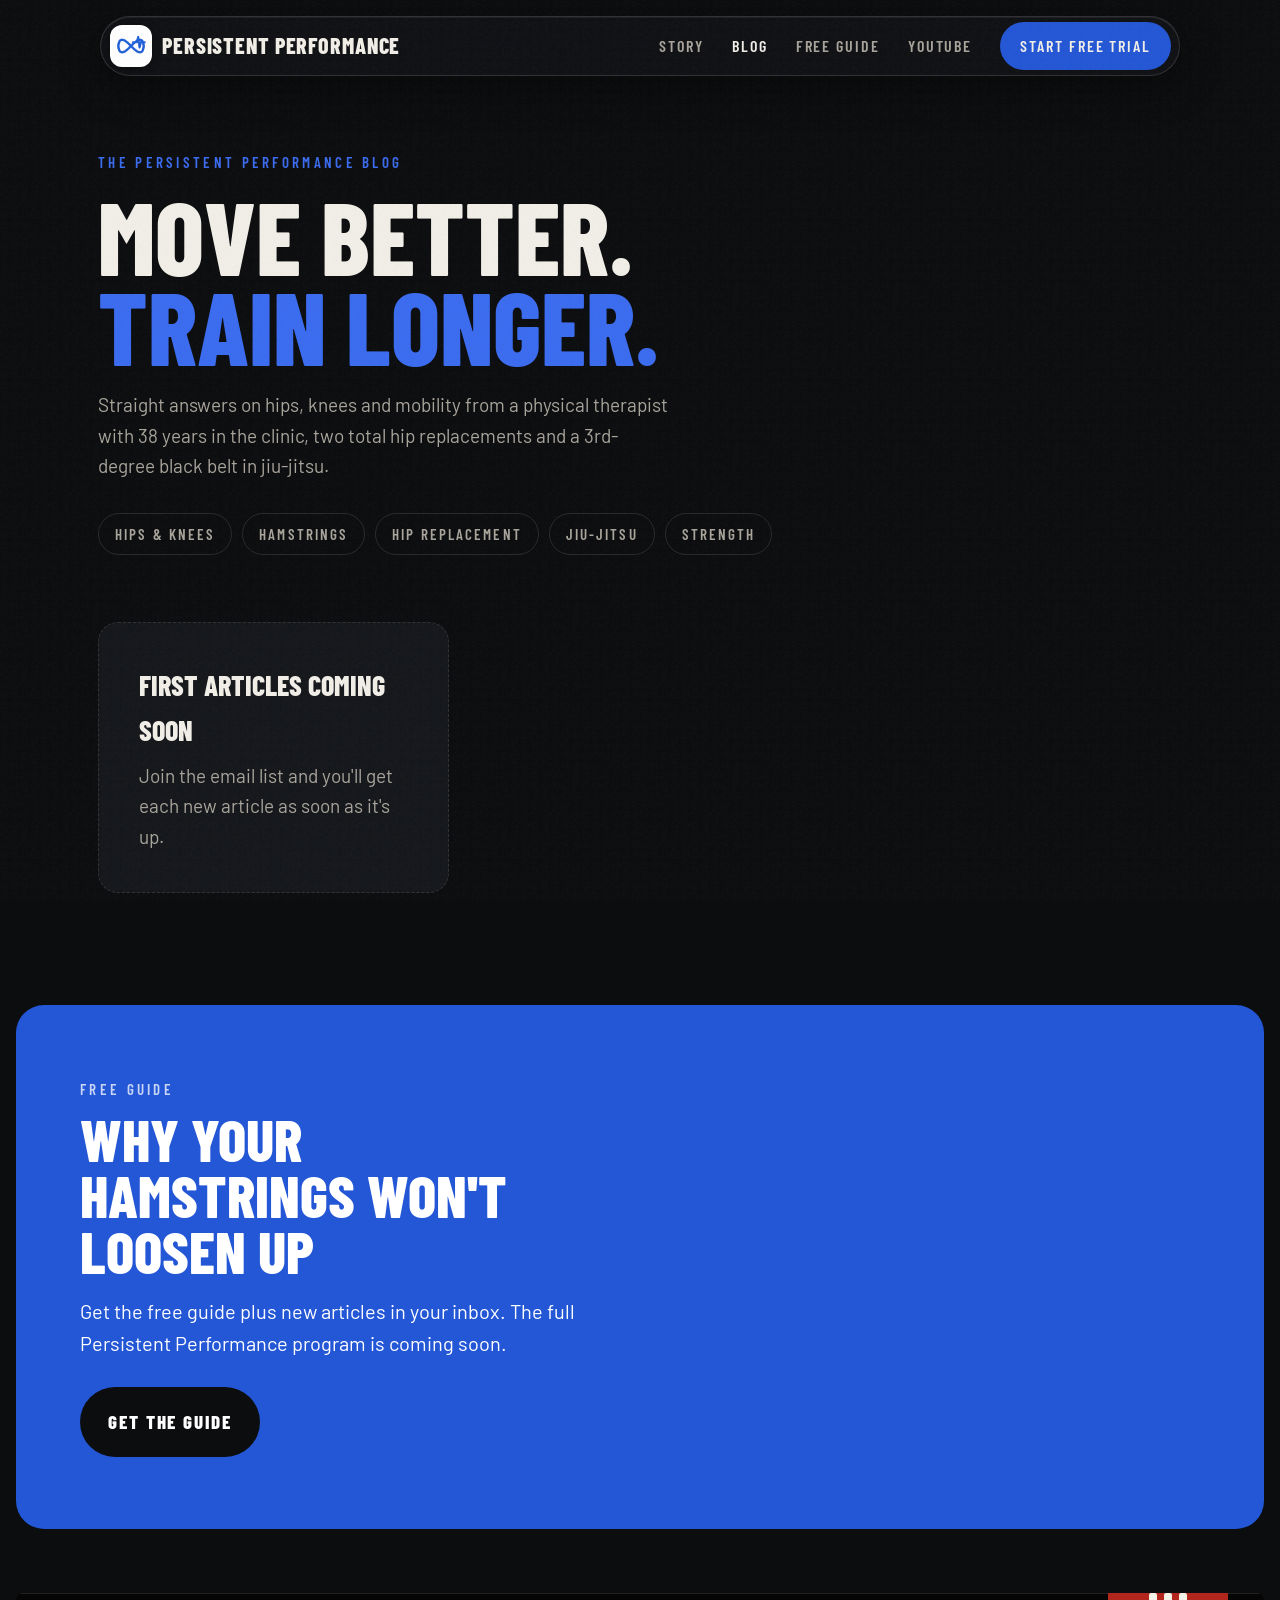
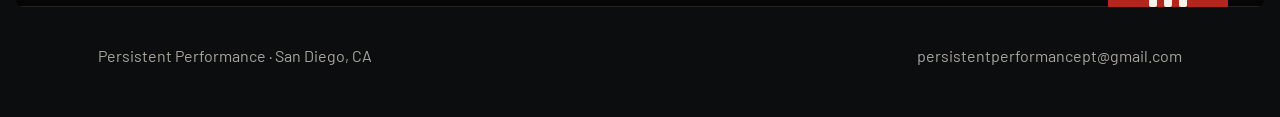
==== blog/index.html @ e66f4e3d "Add blog section: index page, shared styles, article template, nav link Co-Authored-By: Claude Opus " ====
<!doctype html>
<html lang="en">
<head>
<meta charset="utf-8">
<meta name="viewport" content="width=device-width, initial-scale=1">
<title>Blog | Persistent Performance</title>
<meta name="description" content="Hip, knee and mobility articles from Kevin Brown, MPT: a physical therapist for 38 years with two total hip replacements who still trains jiu-jitsu.">
<link rel="canonical" href="https://persistentperformance.com/blog/">
<meta property="og:type" content="website">
<meta property="og:url" content="https://persistentperformance.com/blog/">
<meta property="og:title" content="Blog | Persistent Performance">
<meta property="og:description" content="Hip, knee and mobility articles from a PT with two hip replacements who still trains.">
<meta property="og:image" content="https://persistentperformance.com/og-image.png">
<meta name="twitter:card" content="summary_large_image">
<link rel="icon" type="image/png" href="/logo-icon.png">
<link rel="apple-touch-icon" href="/logo-icon.png">
<link rel="preconnect" href="https://fonts.googleapis.com">
<link rel="preconnect" href="https://fonts.gstatic.com" crossorigin>
<link href="https://fonts.googleapis.com/css2?family=Barlow+Condensed:wght@600;800&family=Barlow:wght@400;500;600&display=swap" rel="stylesheet">
<link rel="stylesheet" href="/blog/blog.css">
<script type="application/ld+json">
{
  "@context": "https://schema.org",
  "@type": "Blog",
  "name": "Persistent Performance Blog",
  "url": "https://persistentperformance.com/blog/",
  "publisher": {
    "@type": "Organization",
    "name": "Persistent Performance",
    "url": "https://persistentperformance.com/",
    "logo": "https://persistentperformance.com/logo-icon.png"
  },
  "author": {
    "@type": "Person",
    "name": "Kevin Brown, MPT",
    "jobTitle": "Physical Therapist",
    "url": "https://persistentperformance.com/#story"
  }
}
</script>
<script>window.va = window.va || function () { (window.vaq = window.vaq || []).push(arguments); };</script>
<script defer src="/_vercel/insights/script.js"></script>
</head>
<body>

  <header class="nav">
    <div class="wrap">
      <a class="brand" href="/"><img src="/logo-icon.png" alt="">Persistent Performance</a>
      <nav class="nav-links">
        <a href="/#story">Story</a>
        <a href="/blog/" aria-current="page">Blog</a>
        <a href="/#hamstrings">Free Guide</a>
        <a href="https://www.youtube.com/@persistentperformance" target="_blank" rel="noopener">YouTube</a>
        <a class="nav-cta" href="https://persistent-performance.mvt.so/" target="_blank" rel="noopener">Start Free Trial</a>
      </nav>
    </div>
  </header>

  <main>
    <section class="blog-hero">
      <div class="wrap">
        <div class="eyebrow">The Persistent Performance Blog</div>
        <h1>Move better.<br><span class="blue">Train longer.</span></h1>
        <p>Straight answers on hips, knees and mobility from a physical therapist with 38 years in the clinic, two total hip replacements and a 3rd-degree black belt in jiu-jitsu.</p>
        <ul class="topics" aria-label="Topics">
          <li>Hips &amp; Knees</li>
          <li>Hamstrings</li>
          <li>Hip Replacement</li>
          <li>Jiu-Jitsu</li>
          <li>Strength</li>
        </ul>
      </div>
    </section>

    <section class="wrap" aria-label="Articles">
      <!-- Add one .post-card per article, newest first. Delete the .empty block once the first one is live. -->
      <div class="post-grid">
        <div class="empty">
          <strong>First articles coming soon</strong>
          Join the email list and you'll get each new article as soon as it's up.
        </div>
      </div>
    </section>

    <section class="cta-panel">
      <div class="eyebrow">Free Guide</div>
      <h2>Why your hamstrings won't loosen up</h2>
      <p>Get the free guide plus new articles in your inbox. The full Persistent Performance program is coming soon.</p>
      <a class="btn btn-primary" href="/#list">Get the guide</a>
    </section>
  </main>

  <footer>
    <div class="belt" aria-hidden="true"><div class="black"></div><div class="bar"><i></i><i></i><i></i></div><div class="tip"></div></div>
    <div class="wrap row">
      <span>Persistent Performance · San Diego, CA</span>
      <a href="mailto:persistentperformancept@gmail.com">persistentperformancept@gmail.com</a>
    </div>
  </footer>

</body>
</html>
---- blog/blog.css ----
/* Shared styles for /blog/ pages. Tokens, nav, buttons, belt and footer mirror index.html. */
:root{
  --mat:#0c0d0f;
  --mat-2:#15171b;
  --mat-3:#1d2026;
  --chalk:#f2efe8;
  --chalk-soft:#a9a59c;
  --blue:#2457d6;
  --blue-hi:#3b6cf0;
  --belt-red:#b3261e;
  --line:rgba(242,239,232,.12);
  --display:"Barlow Condensed",Impact,"Arial Narrow",sans-serif;
  --body:"Barlow",-apple-system,"Segoe UI",Arial,sans-serif;
  --r-lg:28px;--r-md:20px;--r-sm:14px;
}
*{box-sizing:border-box}
html,body{overflow-x:clip}
body{margin:0;background:var(--mat);color:var(--chalk);font-family:var(--body);font-size:19px;line-height:1.6;-webkit-font-smoothing:antialiased}
img{max-width:100%;display:block}
a{color:inherit}
.wrap{max-width:1180px;margin:0 auto;padding:0 clamp(16px,4vw,48px)}

/* grain, same as the homepage */
body::before{content:"";position:fixed;inset:0;pointer-events:none;z-index:100;opacity:.06;
  background-image:url("data:image/svg+xml;utf8,<svg xmlns='http://www.w3.org/2000/svg' width='160' height='160'><filter id='n'><feTurbulence baseFrequency='.9' numOctaves='3' stitchTiles='stitch'/></filter><rect width='100%' height='100%' filter='url(%23n)'/></svg>")}

.eyebrow{font-family:var(--display);font-weight:600;font-size:15px;letter-spacing:.22em;text-transform:uppercase;color:var(--blue-hi)}

/* ---- Nav ---- */
header.nav{position:fixed;top:16px;left:0;right:0;z-index:50;padding:0 16px;pointer-events:none}
header.nav .wrap{pointer-events:auto;display:flex;align-items:center;justify-content:space-between;height:60px;max-width:1080px;
  padding:0 8px 0 9px;border-radius:999px;background:rgba(18,20,24,.72);backdrop-filter:blur(14px) saturate(1.2);-webkit-backdrop-filter:blur(14px) saturate(1.2);
  border:1px solid rgba(242,239,232,.14);box-shadow:0 10px 40px rgba(0,0,0,.45),inset 0 1px 0 rgba(255,255,255,.06)}
.brand{display:flex;align-items:center;gap:10px;text-decoration:none;font-family:var(--display);font-weight:800;font-size:22px;letter-spacing:.04em;text-transform:uppercase}
.brand img{height:42px;width:42px;border-radius:12px;object-fit:cover;background:#fff;box-shadow:0 2px 10px rgba(0,0,0,.35)}
.nav-links{display:flex;gap:28px;align-items:center;font-family:var(--display);font-weight:600;font-size:16px;letter-spacing:.12em;text-transform:uppercase}
.nav-links a{text-decoration:none;color:var(--chalk-soft);transition:color .2s}
.nav-links a:hover,.nav-links a[aria-current]{color:var(--chalk)}
.nav-links a.nav-cta{color:var(--chalk);background:var(--blue);padding:11px 20px;border-radius:999px;transition:background .2s}
.nav-links a.nav-cta:hover{background:var(--blue-hi)}
@media (max-width:760px){.nav-links a:not(.nav-cta){display:none}.nav-links a.nav-cta{font-size:14px;padding:8px 12px}}
@media (max-width:420px){.brand{font-size:17px}}

/* ---- Buttons ---- */
.btn{display:inline-flex;align-items:center;gap:10px;padding:18px 26px;border-radius:999px;font-family:var(--display);font-weight:800;font-size:19px;letter-spacing:.1em;text-transform:uppercase;text-decoration:none;border:2px solid transparent;transition:background .2s,border-color .2s}
.btn-primary{background:var(--blue);color:#fff}
.btn-primary:hover{background:var(--blue-hi)}
.btn-ghost{border-color:var(--line);color:var(--chalk)}
.btn-ghost:hover{border-color:var(--chalk-soft)}

h1,h2,h3{font-family:var(--display);font-weight:800;text-transform:uppercase;line-height:.95}

/* ---- Blog index ---- */
.blog-hero{padding:150px 0 48px}
.blog-hero h1{font-size:clamp(56px,8vw,112px);margin:16px 0 20px;line-height:.88}
.blog-hero h1 .blue{color:var(--blue-hi)}
.blog-hero p{color:var(--chalk-soft);max-width:52ch;margin:0}

.topics{display:flex;flex-wrap:wrap;gap:10px;margin-top:32px;padding:0;list-style:none}
.topics li{font-family:var(--display);font-weight:600;font-size:15px;letter-spacing:.14em;text-transform:uppercase;padding:8px 16px;border:1px solid var(--line);border-radius:999px;color:var(--chalk-soft)}

.post-grid{display:grid;grid-template-columns:repeat(auto-fill,minmax(300px,1fr));gap:16px;padding:0 0 clamp(56px,8vw,96px)}
.post-card{display:flex;flex-direction:column;gap:12px;padding:28px;background:var(--mat-2);border:1px solid var(--line);border-radius:var(--r-md);text-decoration:none;transition:border-color .2s,transform .2s}
.post-card:hover{border-color:var(--chalk-soft);transform:translateY(-2px)}
.post-card .meta{font-family:var(--display);font-weight:600;font-size:14px;letter-spacing:.16em;text-transform:uppercase;color:var(--blue-hi)}
.post-card h2{font-size:clamp(28px,2.6vw,36px);margin:0}
.post-card p{color:var(--chalk-soft);margin:0;font-size:17px}

.empty{padding:40px;background:var(--mat-2);border:1px dashed var(--line);border-radius:var(--r-md);color:var(--chalk-soft)}
.empty strong{display:block;font-family:var(--display);font-weight:800;font-size:28px;text-transform:uppercase;color:var(--chalk);margin-bottom:8px}

/* ---- Article ---- */
.article{padding:150px 0 40px}
.article .wrap{max-width:760px}
.article h1{font-size:clamp(44px,6vw,76px);margin:16px 0 20px}
.byline{display:flex;align-items:center;gap:14px;padding:18px 0;border-top:1px solid var(--line);border-bottom:1px solid var(--line);margin-bottom:36px;font-size:16px;color:var(--chalk-soft)}
.byline img{width:48px;height:48px;border-radius:50%;object-fit:cover}
.byline b{color:var(--chalk);font-weight:600}
.answer{font-size:21px;font-weight:500;padding:24px 28px;background:var(--mat-2);border-left:6px solid var(--blue);border-radius:var(--r-sm);margin:0 0 36px}
.prose h2{font-size:clamp(32px,3.6vw,44px);margin:56px 0 16px}
.prose h3{font-size:clamp(24px,2.4vw,30px);margin:36px 0 12px}
.prose p,.prose li{color:#d9d5cc}
.prose a{color:var(--blue-hi);text-decoration-thickness:2px;text-underline-offset:4px}
.prose img{border-radius:var(--r-md);margin:28px 0}
.prose blockquote{margin:36px 0;padding-left:24px;border-left:6px solid var(--belt-red);font-family:var(--display);font-weight:800;font-size:clamp(26px,3vw,34px);text-transform:uppercase;line-height:1.05}
.disclaimer{font-size:15px;color:var(--chalk-soft);border-top:1px solid var(--line);padding-top:20px;margin-top:48px}
.related{border-top:1px solid var(--line);margin-top:48px;padding-top:24px}
.related ul{list-style:none;padding:0;margin:12px 0 0}
.related li{padding:12px 0;border-bottom:1px solid var(--line)}
.related a{text-decoration:none;font-weight:600}
.related a:hover{color:var(--blue-hi)}

/* ---- End-of-post CTA ---- */
.cta-panel{margin:16px;padding:clamp(40px,6vw,72px) clamp(16px,5vw,64px);background:var(--blue);color:#fff;border-radius:var(--r-lg)}
.cta-panel h2{font-size:clamp(36px,4.6vw,60px);margin:10px 0 16px;max-width:18ch}
.cta-panel p{max-width:46ch;margin:0 0 28px;font-size:20px}
.cta-panel .eyebrow{color:rgba(255,255,255,.75)}
.cta-panel .btn-primary{background:var(--mat)}
.cta-panel .btn-primary:hover{background:#000}
@media (max-width:760px){.cta-panel{margin:12px}}

/* ---- Footer ---- */
.belt{display:flex;align-items:stretch;height:14px;margin:0 16px;border-radius:999px;overflow:hidden}
.belt .black{flex:1;background:#050506;border-top:1px solid #222;border-bottom:1px solid #222}
.belt .bar{width:120px;background:var(--belt-red);display:flex;gap:7px;justify-content:center;align-items:stretch;padding:0 10px}
.belt .bar i{width:8px;background:#f5f2ea;border-radius:2px}
.belt .tip{width:36px;background:#050506;border-top:1px solid #222;border-bottom:1px solid #222}
footer{padding:48px 0}
footer .row{display:flex;justify-content:space-between;flex-wrap:wrap;gap:12px;padding-top:36px;font-size:16px;color:var(--chalk-soft)}
footer a{text-decoration:none;color:var(--chalk-soft)}
footer a:hover{color:var(--chalk)}
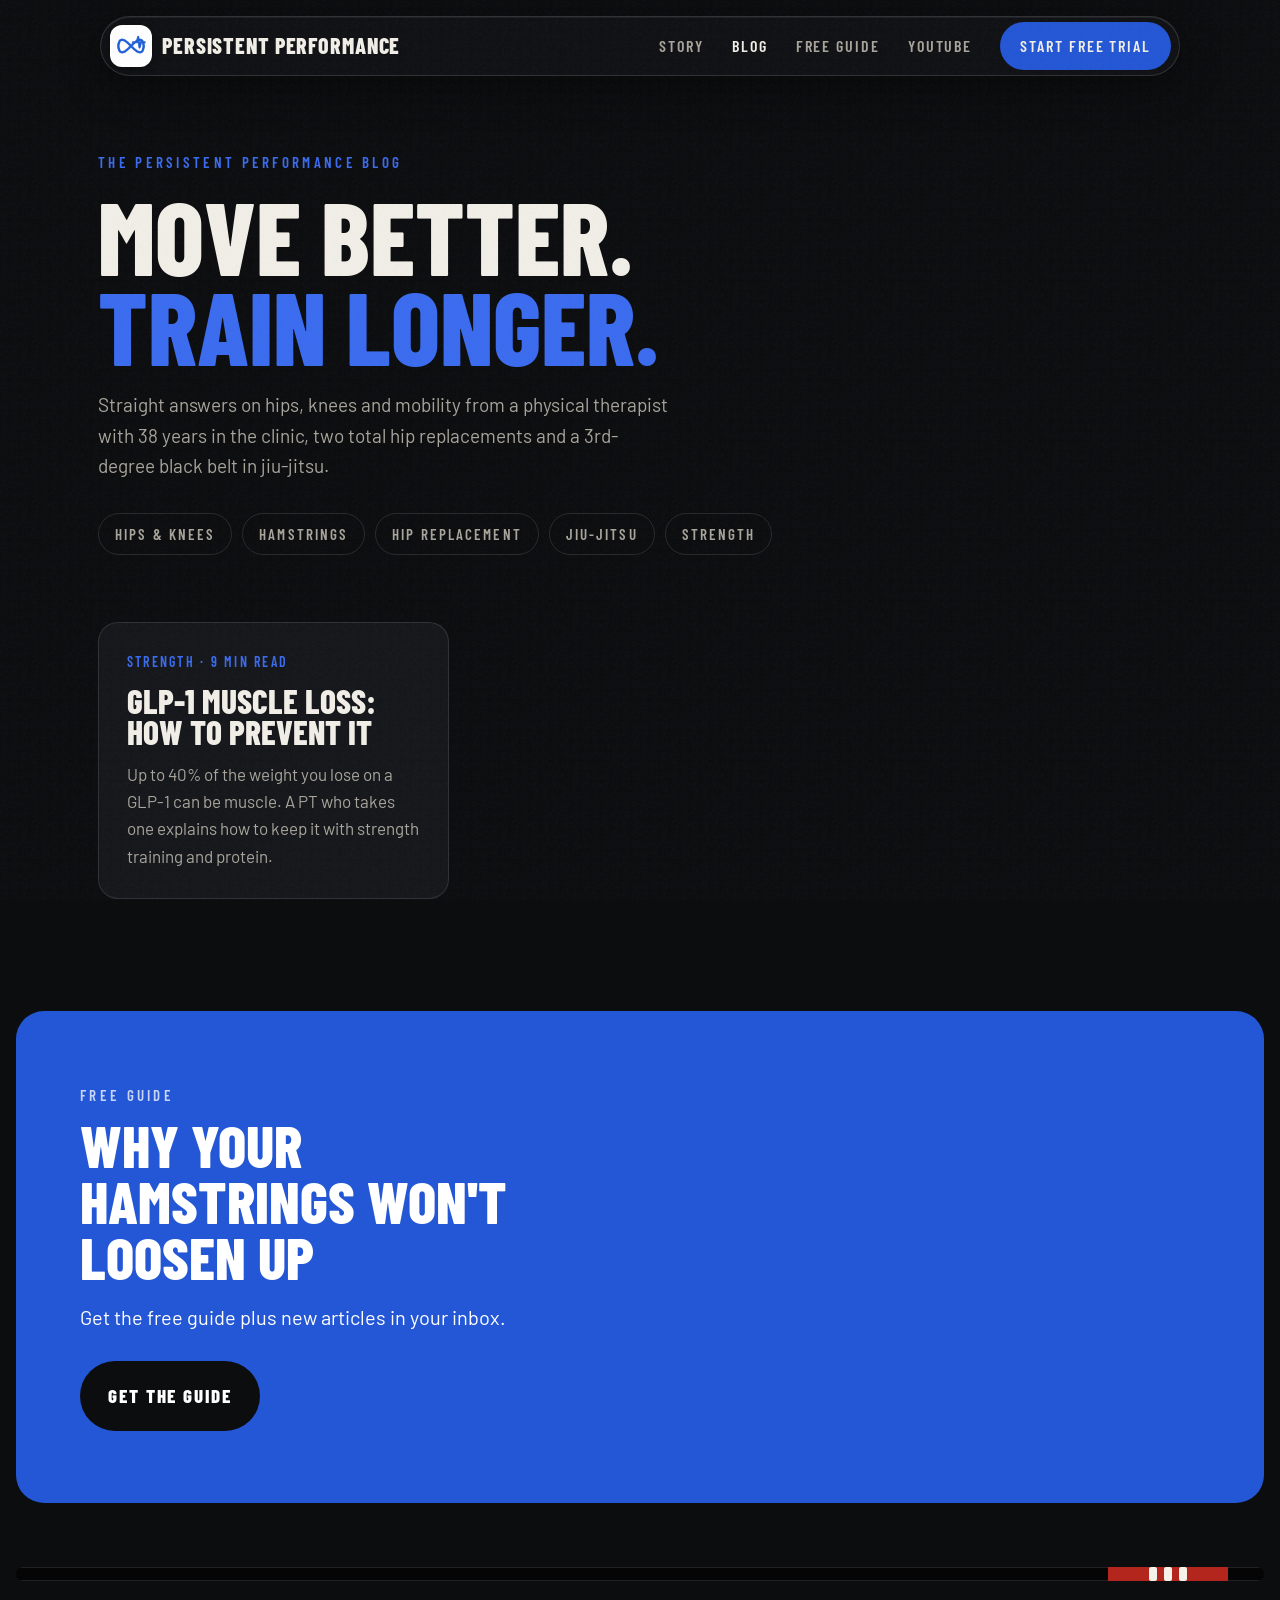
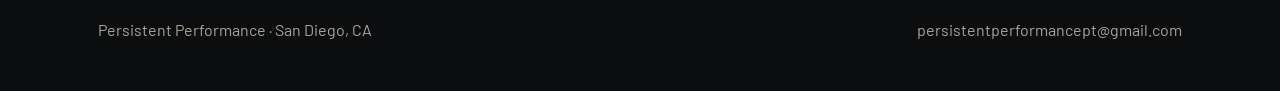
==== commit 8c2f096c: "Add first blog article: GLP-1 muscle loss Co-Authored-By: Claude Opus 5.5 <noreply@anthropic.com>" ====
--- a/blog/index.html
+++ b/blog/index.html
@@ -73,19 +73,20 @@
     </section>
 
     <section class="wrap" aria-label="Articles">
-      <!-- Add one .post-card per article, newest first. Delete the .empty block once the first one is live. -->
+      <!-- Add one .post-card per article, newest first. -->
       <div class="post-grid">
-        <div class="empty">
-          <strong>First articles coming soon</strong>
-          Join the email list and you'll get each new article as soon as it's up.
-        </div>
+        <a class="post-card" href="/blog/glp-1-muscle-loss/">
+          <span class="meta">Strength · 9 min read</span>
+          <h2>GLP-1 Muscle Loss: How to Prevent It</h2>
+          <p>Up to 40% of the weight you lose on a GLP-1 can be muscle. A PT who takes one explains how to keep it with strength training and protein.</p>
+        </a>
       </div>
     </section>
 
     <section class="cta-panel">
       <div class="eyebrow">Free Guide</div>
       <h2>Why your hamstrings won't loosen up</h2>
-      <p>Get the free guide plus new articles in your inbox. The full Persistent Performance program is coming soon.</p>
+      <p>Get the free guide plus new articles in your inbox.</p>
       <a class="btn btn-primary" href="/#list">Get the guide</a>
     </section>
   </main>
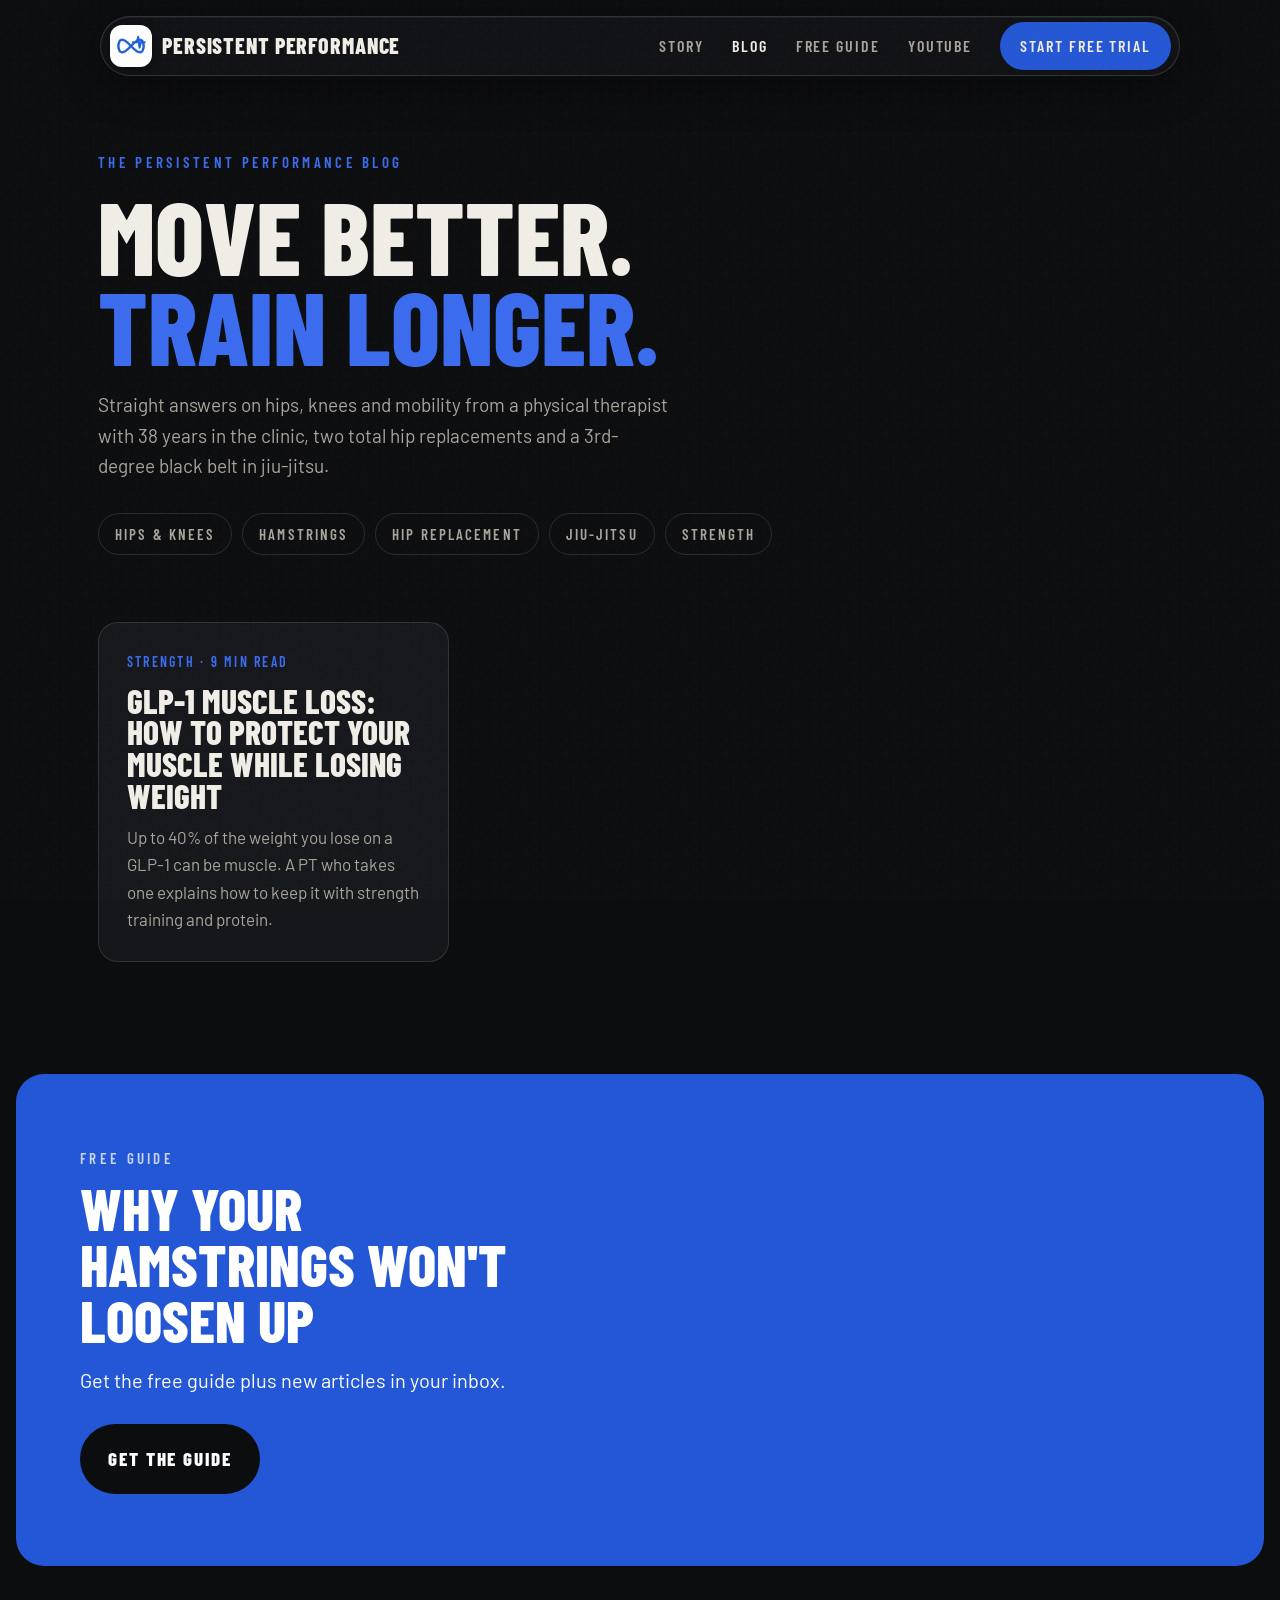
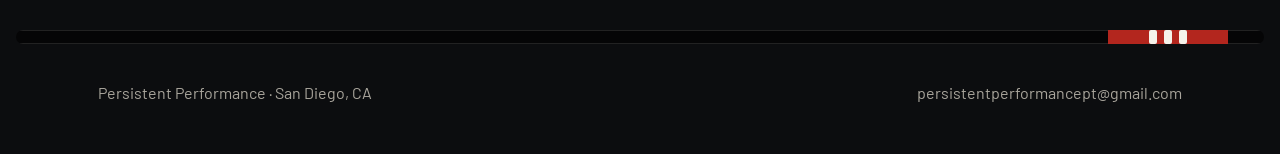
==== commit 6dd6db72: "Retitle GLP-1 article: How to Protect Your Muscle While Losing Weight Co-Authored-By: Claude Opus 5." ====
--- a/blog/index.html
+++ b/blog/index.html
@@ -77,7 +77,7 @@
       <div class="post-grid">
         <a class="post-card" href="/blog/glp-1-muscle-loss/">
           <span class="meta">Strength · 9 min read</span>
-          <h2>GLP-1 Muscle Loss: How to Prevent It</h2>
+          <h2>GLP-1 Muscle Loss: How to Protect Your Muscle While Losing Weight</h2>
           <p>Up to 40% of the weight you lose on a GLP-1 can be muscle. A PT who takes one explains how to keep it with strength training and protein.</p>
         </a>
       </div>
--- a/blog/blog.css
+++ b/blog/blog.css
@@ -109,3 +109,17 @@
 footer .row{display:flex;justify-content:space-between;flex-wrap:wrap;gap:12px;padding-top:36px;font-size:16px;color:var(--chalk-soft)}
 footer a{text-decoration:none;color:var(--chalk-soft)}
 footer a:hover{color:var(--chalk)}
+
+/* FAQ dropdowns: <details class="faq"> inside .faq-list; /blog/faq.js animates open/close */
+.faq-list{margin:16px 0 8px;border-top:1px solid var(--line)}
+.faq{border-bottom:1px solid var(--line);overflow:hidden}
+.faq summary{display:flex;justify-content:space-between;align-items:center;gap:20px;padding:22px 4px;cursor:pointer;list-style:none;font-family:var(--display);font-weight:800;font-size:clamp(22px,2.2vw,26px);line-height:1.1;text-transform:uppercase;color:var(--chalk);transition:color .2s}
+.faq summary::-webkit-details-marker{display:none}
+.faq summary:hover{color:var(--blue-hi)}
+.faq summary:focus-visible{outline:2px solid var(--blue-hi);outline-offset:2px;border-radius:6px}
+.faq summary::after{content:"";flex-shrink:0;width:11px;height:11px;margin:0 6px 6px 0;border-right:3px solid var(--blue-hi);border-bottom:3px solid var(--blue-hi);transform:rotate(45deg);transition:transform .35s cubic-bezier(.4,0,.2,1),margin .35s}
+.faq[open]:not(.is-closing) summary::after{transform:rotate(-135deg);margin:6px 6px 0 0}
+.faq-body{padding:0 4px 24px}
+.faq-body p{margin:0}
+.faq-body p+p{margin-top:12px}
+@media (prefers-reduced-motion:reduce){.faq summary::after{transition:none}}
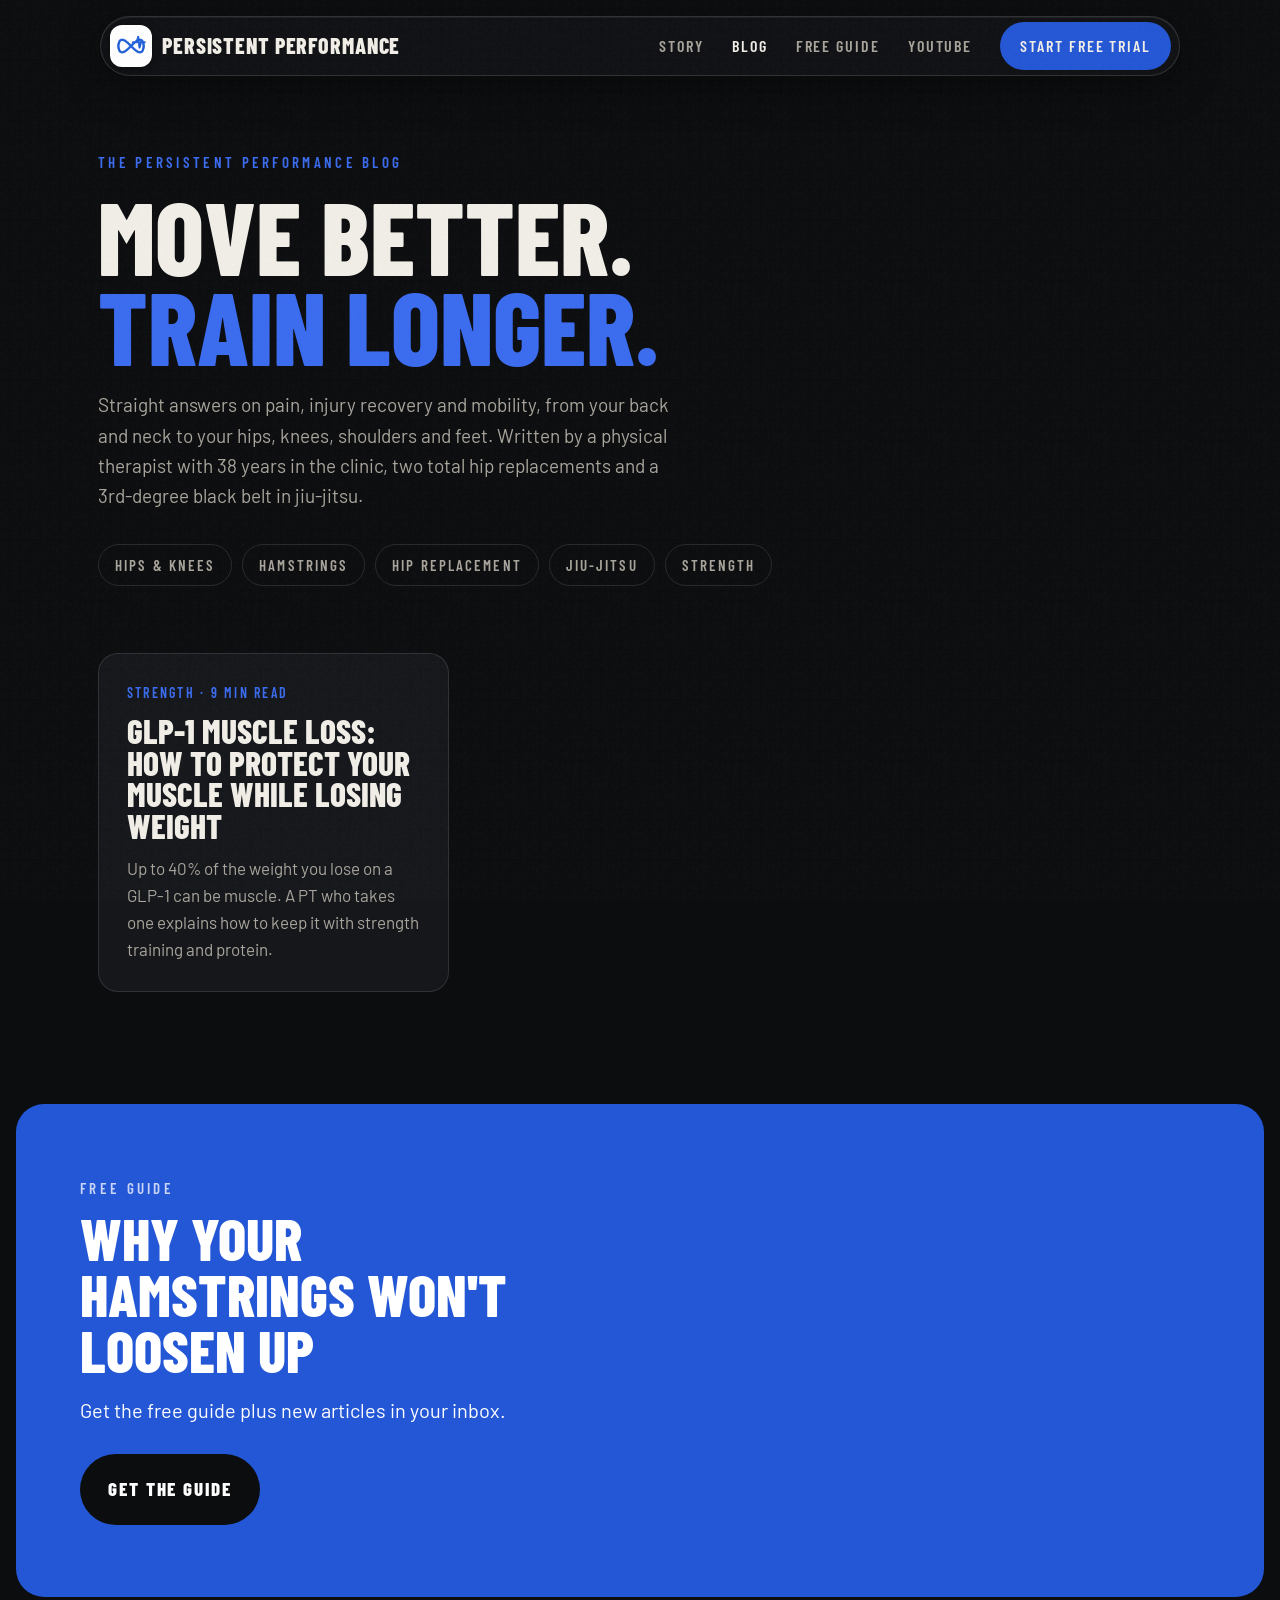
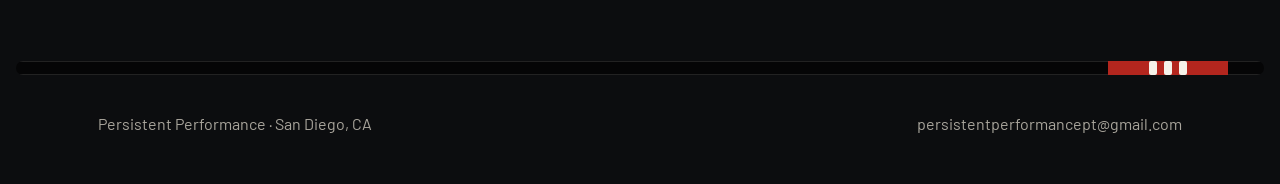
==== commit ef83bf05: "Blog intro: cover all orthopedic problems Co-Authored-By: Claude Opus 5.5 <noreply@anthropic.com>" ====
--- a/blog/index.html
+++ b/blog/index.html
@@ -4,12 +4,12 @@
 <meta charset="utf-8">
 <meta name="viewport" content="width=device-width, initial-scale=1">
 <title>Blog | Persistent Performance</title>
-<meta name="description" content="Hip, knee and mobility articles from Kevin Brown, MPT: a physical therapist for 38 years with two total hip replacements who still trains jiu-jitsu.">
+<meta name="description" content="Straight answers on pain, injury recovery and mobility for your back, neck, hips, knees and shoulders from Kevin Brown, MPT, a physical therapist for 38 years.">
 <link rel="canonical" href="https://persistentperformance.com/blog/">
 <meta property="og:type" content="website">
 <meta property="og:url" content="https://persistentperformance.com/blog/">
 <meta property="og:title" content="Blog | Persistent Performance">
-<meta property="og:description" content="Hip, knee and mobility articles from a PT with two hip replacements who still trains.">
+<meta property="og:description" content="Straight answers on pain, injury recovery and mobility from a PT with 38 years in the clinic.">
 <meta property="og:image" content="https://persistentperformance.com/og-image.png">
 <meta name="twitter:card" content="summary_large_image">
 <link rel="icon" type="image/png" href="/logo-icon.png">
@@ -61,7 +61,7 @@
       <div class="wrap">
         <div class="eyebrow">The Persistent Performance Blog</div>
         <h1>Move better.<br><span class="blue">Train longer.</span></h1>
-        <p>Straight answers on hips, knees and mobility from a physical therapist with 38 years in the clinic, two total hip replacements and a 3rd-degree black belt in jiu-jitsu.</p>
+        <p>Straight answers on pain, injury recovery and mobility, from your back and neck to your hips, knees, shoulders and feet. Written by a physical therapist with 38 years in the clinic, two total hip replacements and a 3rd-degree black belt in jiu-jitsu.</p>
         <ul class="topics" aria-label="Topics">
           <li>Hips &amp; Knees</li>
           <li>Hamstrings</li>
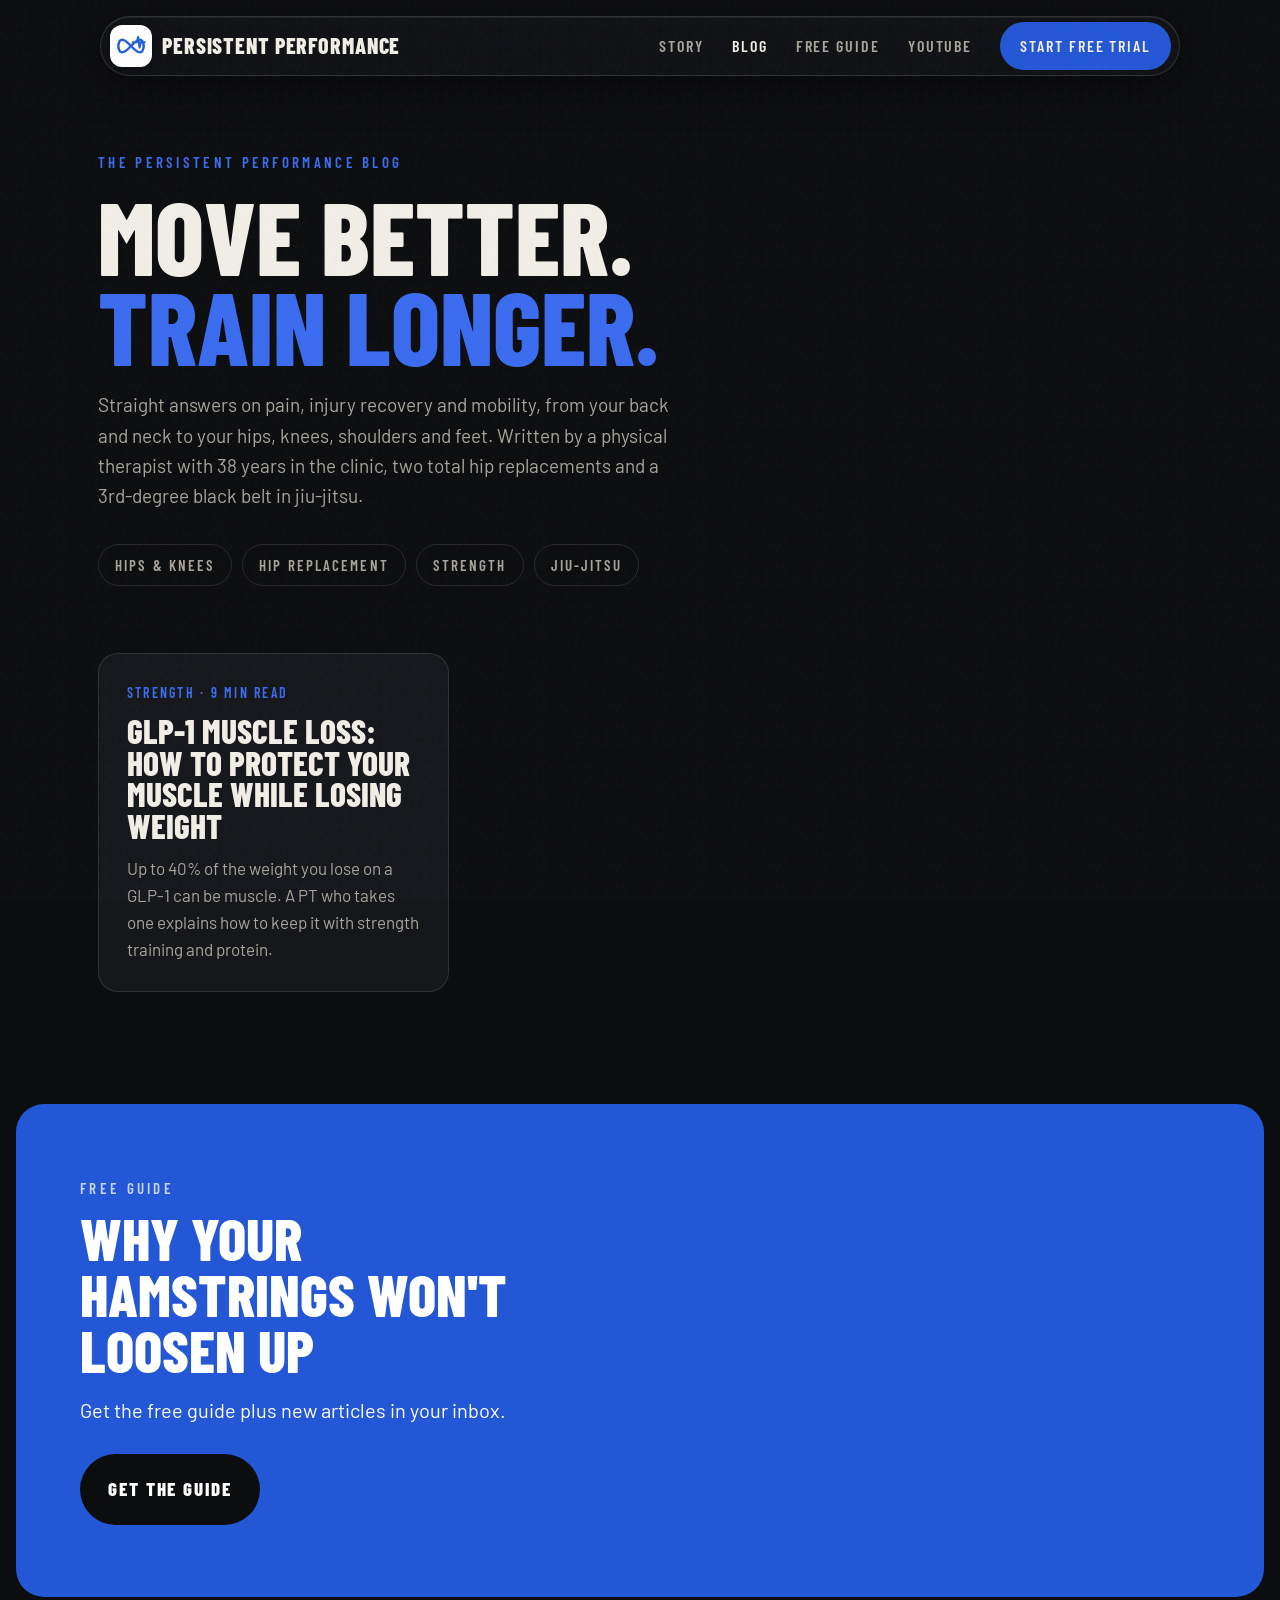
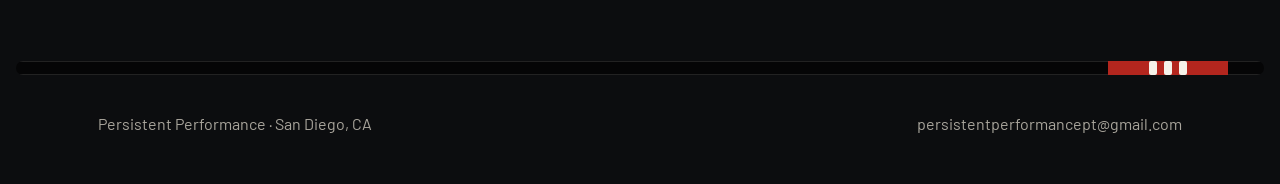
==== commit 46287144: "Blog topics: drop Hamstrings, Jiu-Jitsu last Co-Authored-By: Claude Opus 5.5 <noreply@anthropic.com>" ====
--- a/blog/index.html
+++ b/blog/index.html
@@ -64,10 +64,9 @@
         <p>Straight answers on pain, injury recovery and mobility, from your back and neck to your hips, knees, shoulders and feet. Written by a physical therapist with 38 years in the clinic, two total hip replacements and a 3rd-degree black belt in jiu-jitsu.</p>
         <ul class="topics" aria-label="Topics">
           <li>Hips &amp; Knees</li>
-          <li>Hamstrings</li>
           <li>Hip Replacement</li>
+          <li>Strength</li>
           <li>Jiu-Jitsu</li>
-          <li>Strength</li>
         </ul>
       </div>
     </section>
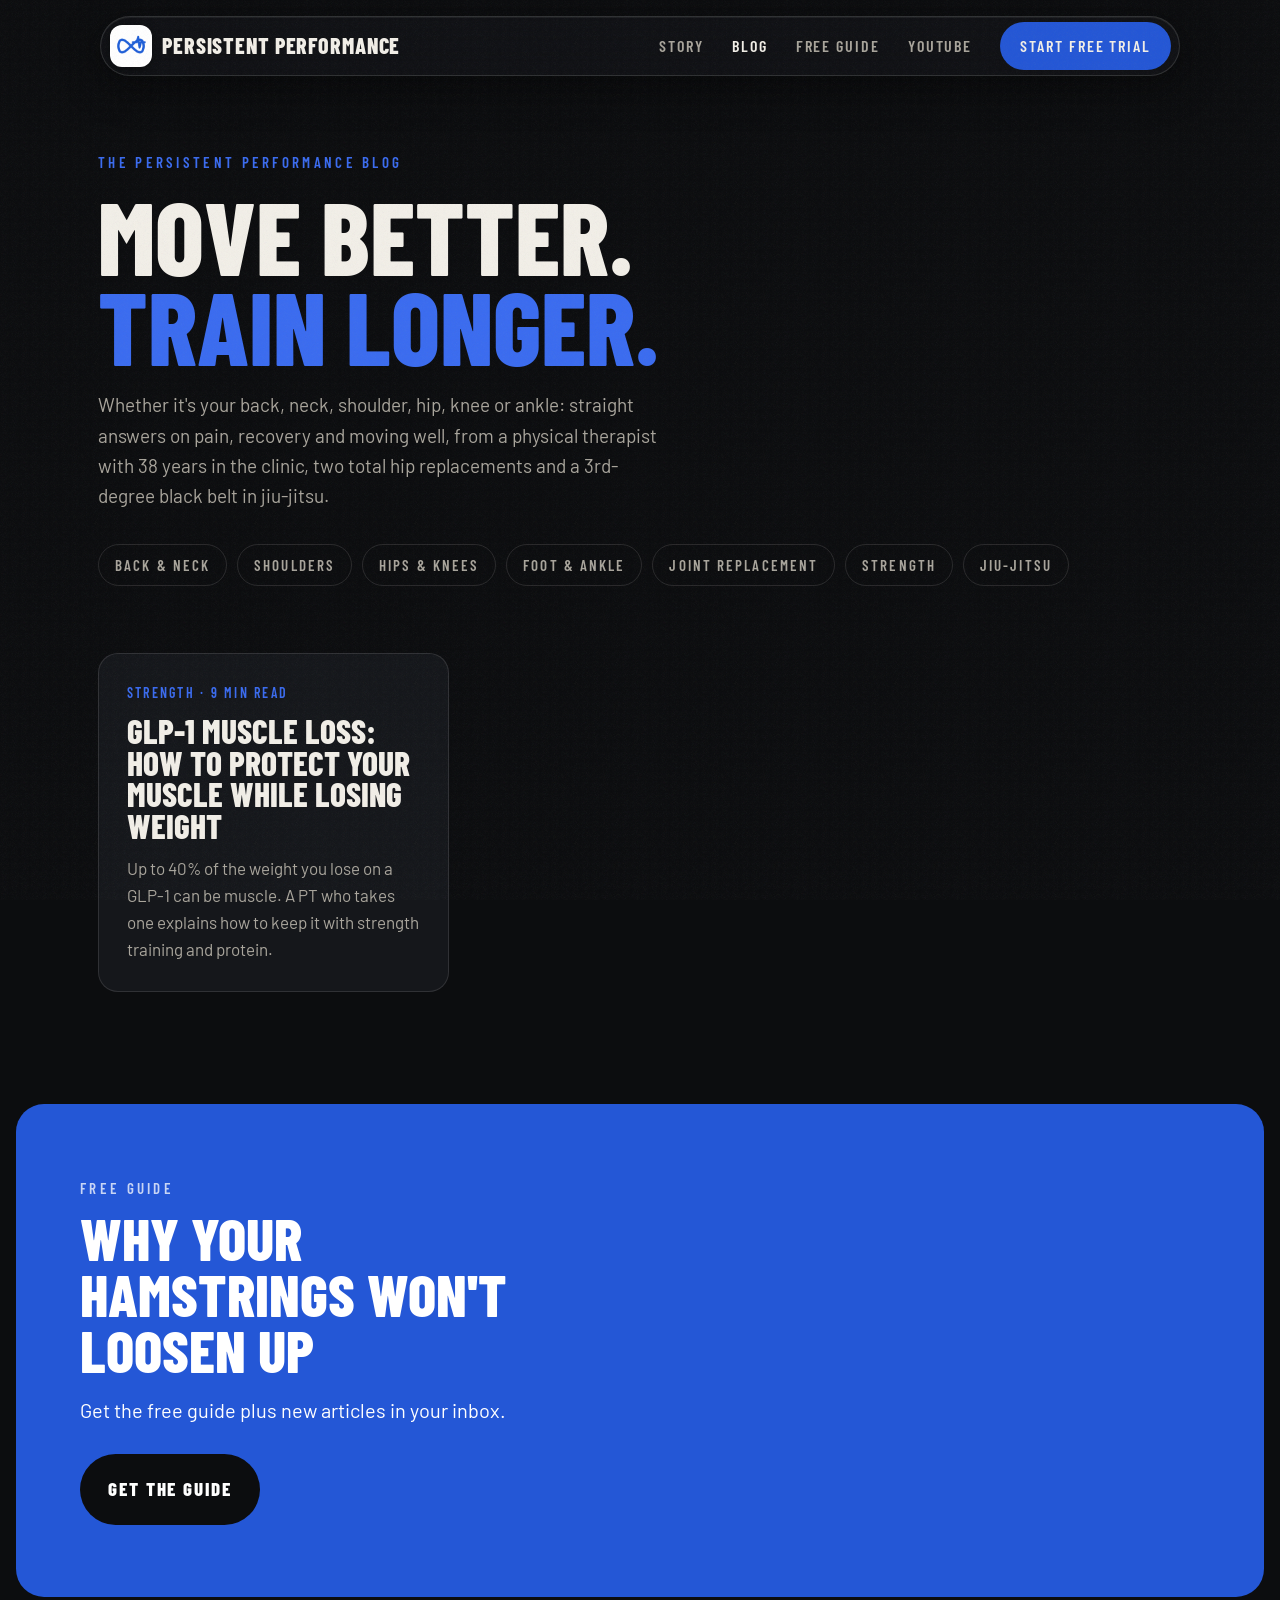
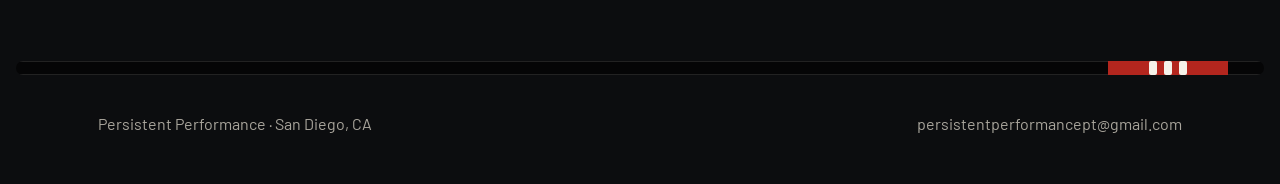
==== commit f6de61b7: "Blog hero: whole-body intro and topic pills Co-Authored-By: Claude Opus 5.5 <noreply@anthropic.com>" ====
--- a/blog/index.html
+++ b/blog/index.html
@@ -61,10 +61,13 @@
       <div class="wrap">
         <div class="eyebrow">The Persistent Performance Blog</div>
         <h1>Move better.<br><span class="blue">Train longer.</span></h1>
-        <p>Straight answers on pain, injury recovery and mobility, from your back and neck to your hips, knees, shoulders and feet. Written by a physical therapist with 38 years in the clinic, two total hip replacements and a 3rd-degree black belt in jiu-jitsu.</p>
+        <p>Whether it's your back, neck, shoulder, hip, knee or ankle: straight answers on pain, recovery and moving well, from a physical therapist with 38 years in the clinic, two total hip replacements and a 3rd-degree black belt in jiu-jitsu.</p>
         <ul class="topics" aria-label="Topics">
+          <li>Back &amp; Neck</li>
+          <li>Shoulders</li>
           <li>Hips &amp; Knees</li>
-          <li>Hip Replacement</li>
+          <li>Foot &amp; Ankle</li>
+          <li>Joint Replacement</li>
           <li>Strength</li>
           <li>Jiu-Jitsu</li>
         </ul>
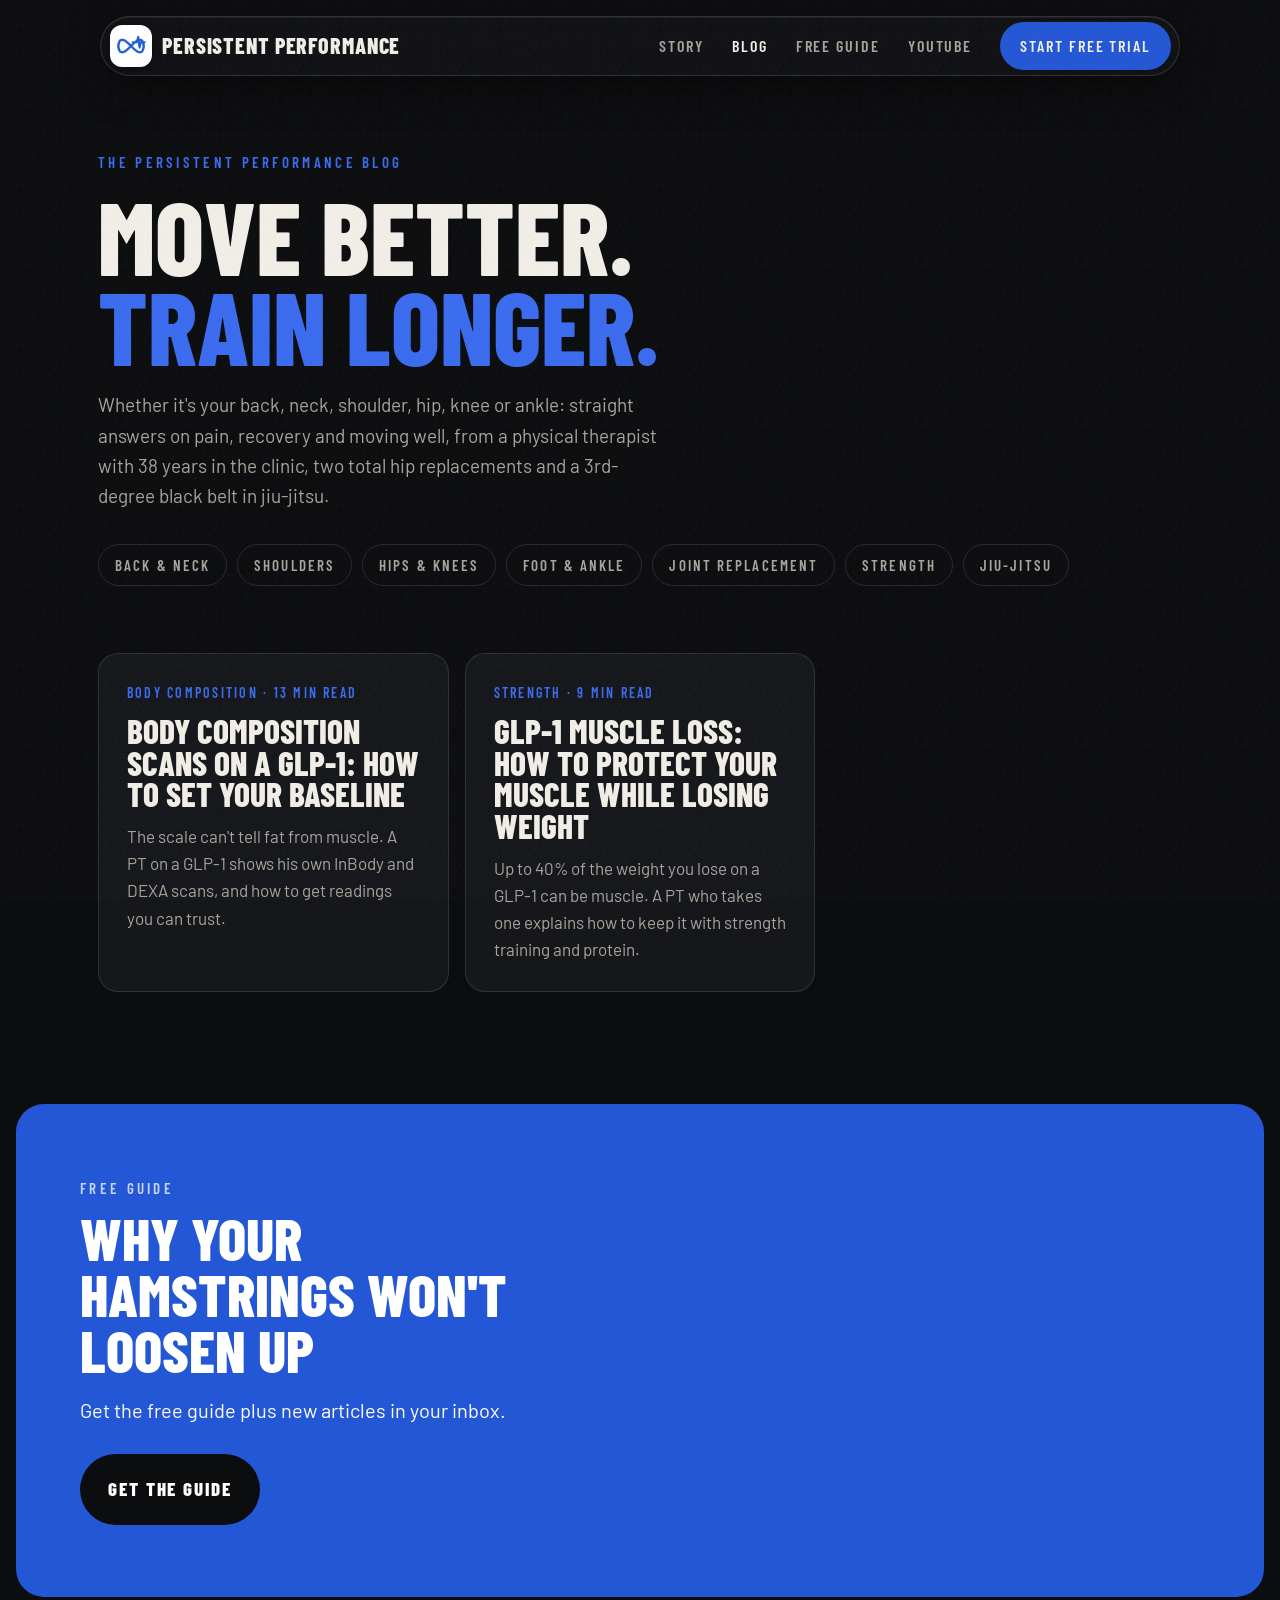
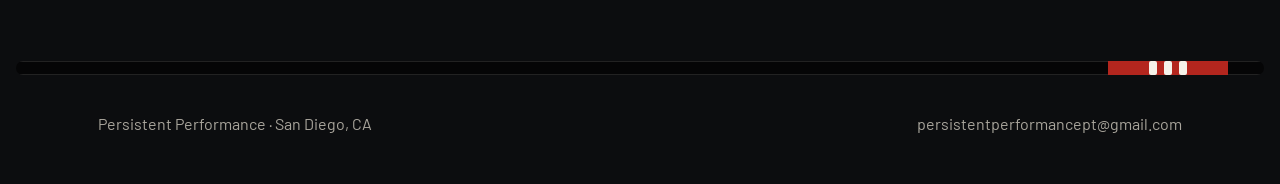
==== commit abd29b8c: "Add article #2: Body Composition Scans on a GLP-1 (blog card + sitemap) Co-Authored-By: Claude Opus " ====
--- a/blog/index.html
+++ b/blog/index.html
@@ -77,6 +77,11 @@
     <section class="wrap" aria-label="Articles">
       <!-- Add one .post-card per article, newest first. -->
       <div class="post-grid">
+        <a class="post-card" href="/blog/body-composition-scan-glp-1/">
+          <span class="meta">Body Composition · 13 min read</span>
+          <h2>Body Composition Scans on a GLP-1: How to Set Your Baseline</h2>
+          <p>The scale can't tell fat from muscle. A PT on a GLP-1 shows his own InBody and DEXA scans, and how to get readings you can trust.</p>
+        </a>
         <a class="post-card" href="/blog/glp-1-muscle-loss/">
           <span class="meta">Strength · 9 min read</span>
           <h2>GLP-1 Muscle Loss: How to Protect Your Muscle While Losing Weight</h2>
